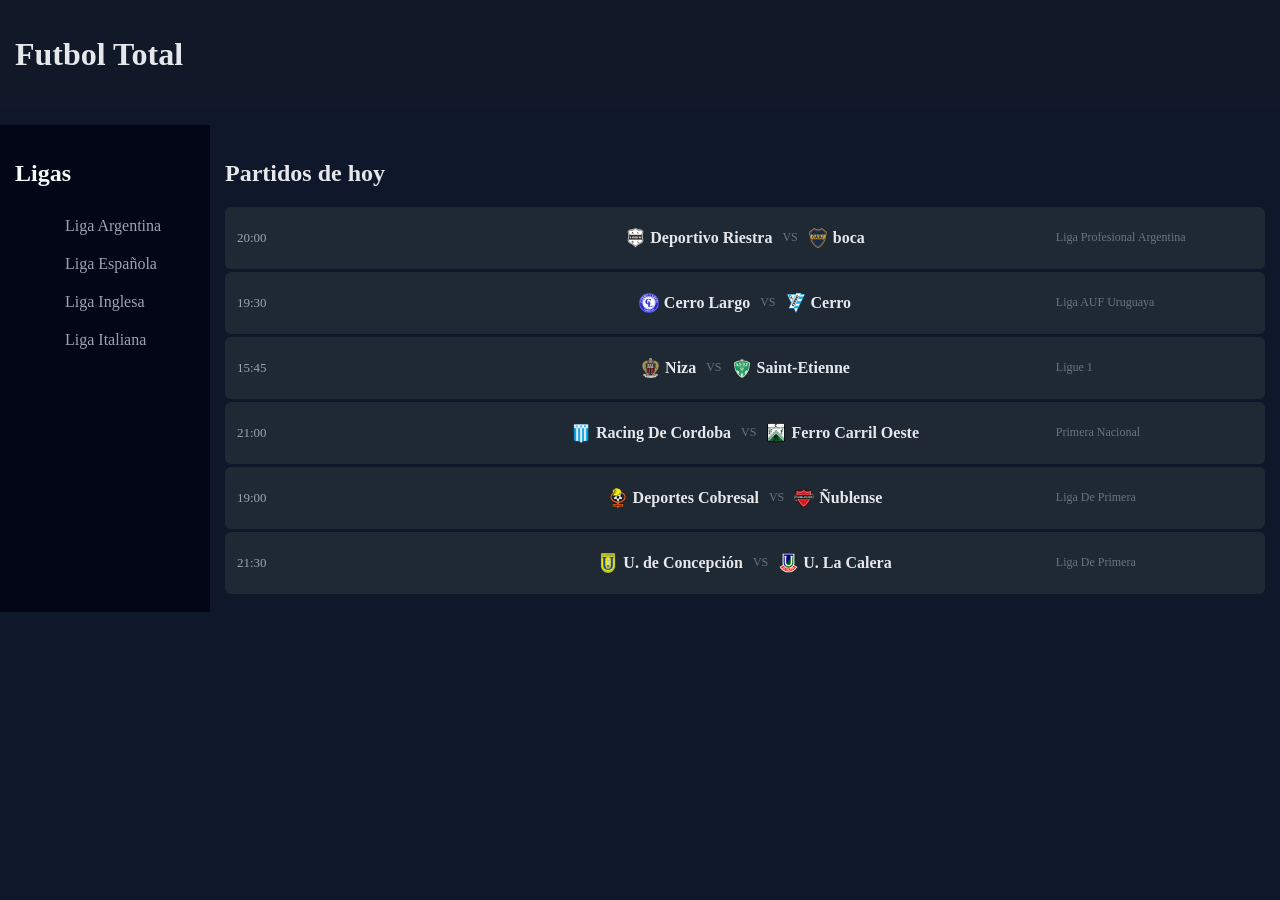
==== index.html @ b6f75eeb "Mejoras UI, responsive y assets del proyecto" ====
<!DOCTYPE html>
<html lang="en">
<head>
    <meta charset="UTF-8">
    <meta name="viewport" content="width=device-width, initial-scale=1.0">
    <title>FutbolTotal</title>
    <link rel="stylesheet" href="css/style.css">
</head>
<body>  

<header>
    <h1>Futbol Total</h1>



</header>
    
<div class="container">
     <aside class="aside">
        <h2>Ligas</h2>
        <ul>
            <li><a href="argentina.html">Liga Argentina</a></li>
            <li><a href="espana.html">Liga Española</a></li>
            <li><a href="inglaterra.html">Liga Inglesa</a></li>
            <li><a href="italia.html">Liga Italiana</a></li>
        </ul>
     </aside>
    
    <main class="main">
        <h2>Partidos de hoy</h2>

        <article><div class="hora">
                <p>20:00</p> 
            </div>

            <div class="partido">
                
                <div class="equipo">
                    <img src="assets/img/riestra.png" alt="Riestra">
                    <p>Deportivo Riestra</p>
                </div>
                <span>VS</span>

                <div class="equipo">
                    <img src="assets/img/boca.png" alt="boca">
                    <p>boca</p>
                </div>
            </div>
           
            <div class="liga">
                <p>Liga Profesional Argentina</p>
            </div>
        </article>

        <article><div class="hora">
                <p>19:30</p> 
            </div>

            <div class="partido">
                
                <div class="equipo">
                    <img src="assets/img/cerrola.png" alt="Cerro Largo">
                    <p>Cerro Largo</p>
                </div>
                <span>VS</span>

                <div class="equipo">
                    <img src="assets/img/cerro.png" alt="Cerro">
                    <p>Cerro</p>
                </div>
            </div>
           
            <div class="liga">
                <p>Liga AUF Uruguaya</p>
            </div>
            
        </article>

        <article><div class="hora">
                <p>15:45</p> 
            </div>

            <div class="partido">
                
                <div class="equipo">
                    <img src="assets/img/niza.png" alt="Niza">
                    <p>Niza</p>
                </div>
                <span>VS</span>

                <div class="equipo">
                    <img src="assets/img/saintetienne.png" alt="Saint-Etienne">
                    <p>Saint-Etienne</p>
                </div>
            </div>
           
            <div class="liga">
                <p>Ligue 1</p>
            </div>
        </article>

        <article><div class="hora">
                <p>21:00</p> 
            </div>

            <div class="partido">
                
                <div class="equipo">
                    <img src="assets/img/racingcor.png" alt="Racing De Cordoba">
                    <p>Racing De Cordoba</p>
                </div>
                <span>VS</span>

                <div class="equipo">
                    <img src="assets/img/ferro.png" alt="Ferro Carril Oeste">
                    <p>Ferro Carril Oeste</p>
                </div>
            </div>
           
            <div class="liga">
                <p>Primera Nacional</p>
            </div>
        </article>

        <article>
             <div class="hora">
                <p>19:00</p> 
            </div>

            <div class="partido">
                
                <div class="equipo">
                    <img src="assets/img/cobresal.png" alt="Deportes Cobresal">
                    <p>Deportes Cobresal</p>
                </div>
                <span>VS</span>

                <div class="equipo">
                    <img src="assets/img/Nublense.png" alt="Ñublense">
                    <p>Ñublense</p>
                </div>
            </div>
           
            <div class="liga">
                <p>Liga De Primera</p>
            </div> 
        
        </article>

        <article><div class="hora">
                <p>21:30</p> 
            </div>

            <div class="partido">
                
                <div class="equipo">
                    <img src="assets/img/udecon.png" alt="U. de Concepción">
                    <p>U. de Concepción</p>
                </div>
                <span>VS</span>

                <div class="equipo">
                    <img src="assets/img/ulacalera.png" alt=" U. La Calera">
                    <p> U. La Calera</p>
                </div>
            </div>
           
            <div class="liga">
                <p>Liga De Primera</p>
            </div> 
        </article>

    </main>

</div>


<footer>

</footer>
</body>
</html>
---- css/style.css ----
.container {display: flex;}

body {background-color:#0f172a;
    color: #e5e7eb;
    margin:0;}

header {background-color: #111827;
    padding: 15px;
    margin: 0px 0px 15px 0px;}

.aside {background-color: #020617;
padding: 15px;
color: #f9fafb;
width: 180px;}

ul li {list-style-type:none;
padding: 10px;}

a {text-decoration: none;
color: #9ca3af;}

a:hover {color:#22c55e;}

article {display: flex;
    align-items: center;
    gap: 15px;
    background-color: #1f2933;
    margin: 3px 0px;
    padding: 6px 12px;
    border-radius: 6px;
    transition: all 0.15s ease;}

article:hover {background-color: #2f3a4a;
    transform: scale(1.01);}

.liga {color: #9ca3af;
    flex: 1;
    font-size: 12px;
    color: #6b7280;}

.hora {flex: 1;
     font-size: 13px;
     color: #9ca3af;}

.partido { display: flex;
    align-items: center;
    justify-content: center;
    gap: 10px;
    flex: 3;
}

.equipo { display: flex;
    align-items: center;
    gap: 5px;
      font-weight: 600;}

.equipo img {
    width: 20px;
    height: 20px;
    object-fit: contain;
    border-radius: 4px;
}

.main {flex-grow: 1;
    padding: 15px;}



.partido span {
    color: #6b7280;
    font-size: 12px;
}



@media (max-width:768px) {
    .container {flex-direction:column;
    }

    article {flex-direction: column;
    align-items: flex-start;
    gap: 8px;}

}
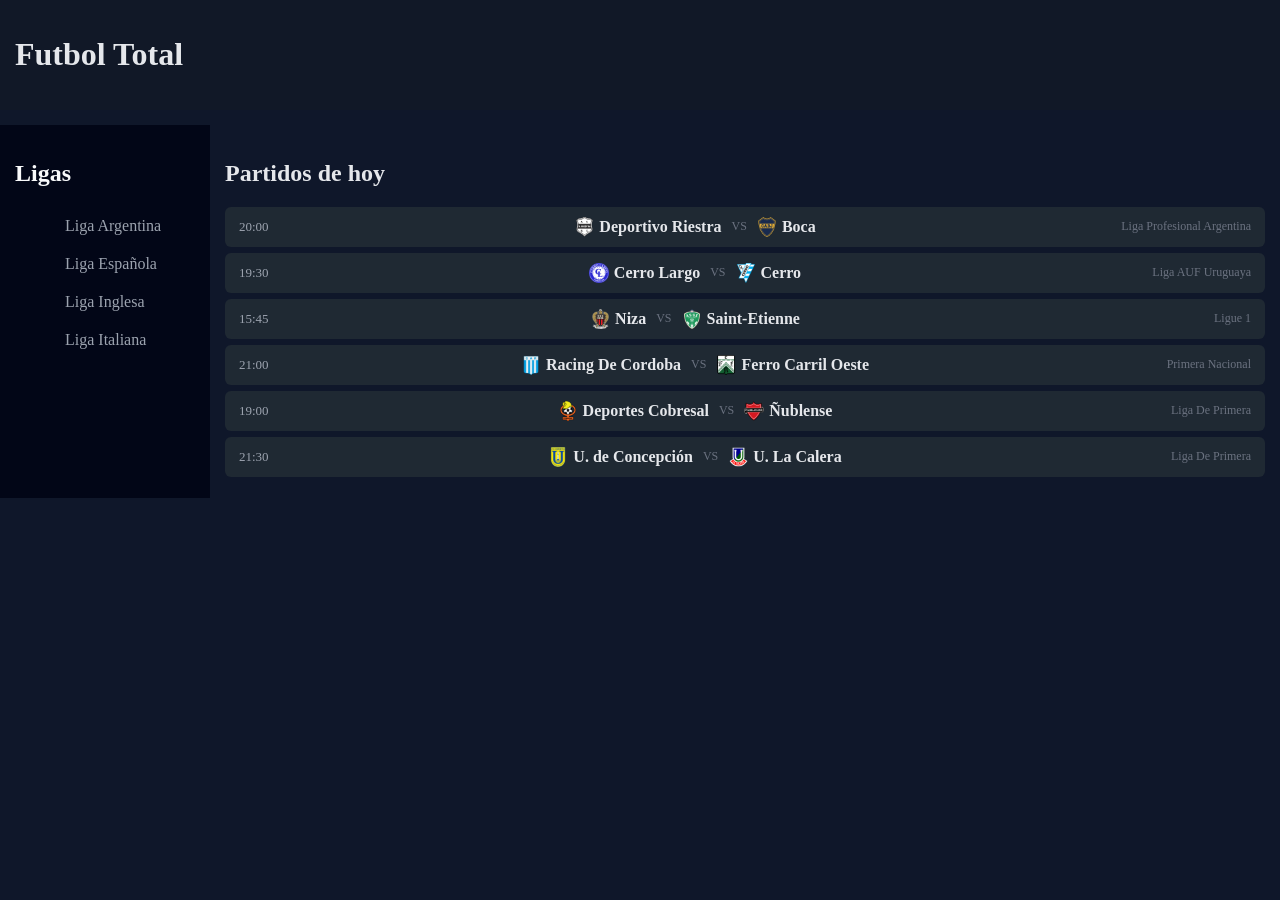
==== commit 0f5dbcbb: "Agregué estilos, separé ligas y las enlace" ====
--- a/index.html
+++ b/index.html
@@ -19,155 +19,107 @@
      <aside class="aside">
         <h2>Ligas</h2>
         <ul>
-            <li><a href="argentina.html">Liga Argentina</a></li>
-            <li><a href="espana.html">Liga Española</a></li>
-            <li><a href="inglaterra.html">Liga Inglesa</a></li>
-            <li><a href="italia.html">Liga Italiana</a></li>
+            <li><a href="pages/argentina.html">Liga Argentina</a></li>
+            <li><a href="pages/espana.html">Liga Española</a></li>
+            <li><a href="pages/inglaterra.html">Liga Inglesa</a></li>
+            <li><a href="pages/italia.html">Liga Italiana</a></li>
         </ul>
      </aside>
     
     <main class="main">
         <h2>Partidos de hoy</h2>
 
-        <article><div class="hora">
-                <p>20:00</p> 
-            </div>
+        <article><div class="hora">20:00</div>
 
             <div class="partido">
                 
                 <div class="equipo">
-                    <img src="assets/img/riestra.png" alt="Riestra">
-                    <p>Deportivo Riestra</p>
-                </div>
+                    <img src="assets/img/riestra.png" alt="Riestra">Deportivo Riestra</div>
                 <span>VS</span>
 
                 <div class="equipo">
-                    <img src="assets/img/boca.png" alt="boca">
-                    <p>boca</p>
-                </div>
+                    <img src="assets/img/boca.png" alt="boca">Boca</div>
             </div>
            
-            <div class="liga">
-                <p>Liga Profesional Argentina</p>
-            </div>
+            <div class="liga">Liga Profesional Argentina </div>
         </article>
 
-        <article><div class="hora">
-                <p>19:30</p> 
-            </div>
+        <article><div class="hora">19:30</div>
 
             <div class="partido">
                 
                 <div class="equipo">
-                    <img src="assets/img/cerrola.png" alt="Cerro Largo">
-                    <p>Cerro Largo</p>
-                </div>
+                    <img src="assets/img/cerrola.png" alt="Cerro Largo">Cerro Largo</div>
                 <span>VS</span>
 
                 <div class="equipo">
-                    <img src="assets/img/cerro.png" alt="Cerro">
-                    <p>Cerro</p>
-                </div>
+                    <img src="assets/img/cerro.png" alt="Cerro">Cerro</div>
             </div>
            
-            <div class="liga">
-                <p>Liga AUF Uruguaya</p>
-            </div>
+            <div class="liga">Liga AUF Uruguaya </div>
             
         </article>
 
-        <article><div class="hora">
-                <p>15:45</p> 
-            </div>
+        <article><div class="hora">15:45</div>
 
             <div class="partido">
                 
                 <div class="equipo">
-                    <img src="assets/img/niza.png" alt="Niza">
-                    <p>Niza</p>
-                </div>
+                    <img src="assets/img/niza.png" alt="Niza">Niza</div>
                 <span>VS</span>
 
                 <div class="equipo">
-                    <img src="assets/img/saintetienne.png" alt="Saint-Etienne">
-                    <p>Saint-Etienne</p>
-                </div>
+                    <img src="assets/img/saintetienne.png" alt="Saint-Etienne">Saint-Etienne</div>
             </div>
            
-            <div class="liga">
-                <p>Ligue 1</p>
-            </div>
+            <div class="liga">Ligue 1</div>
         </article>
 
-        <article><div class="hora">
-                <p>21:00</p> 
-            </div>
+        <article><div class="hora">21:00</div>
 
             <div class="partido">
                 
                 <div class="equipo">
-                    <img src="assets/img/racingcor.png" alt="Racing De Cordoba">
-                    <p>Racing De Cordoba</p>
-                </div>
+                    <img src="assets/img/racingcor.png" alt="Racing De Cordoba">Racing De Cordoba</div>
                 <span>VS</span>
 
                 <div class="equipo">
-                    <img src="assets/img/ferro.png" alt="Ferro Carril Oeste">
-                    <p>Ferro Carril Oeste</p>
-                </div>
+                    <img src="assets/img/ferro.png" alt="Ferro Carril Oeste">Ferro Carril Oeste</div>
             </div>
            
-            <div class="liga">
-                <p>Primera Nacional</p>
-            </div>
+            <div class="liga">Primera Nacional</div>
         </article>
 
         <article>
-             <div class="hora">
-                <p>19:00</p> 
-            </div>
+             <div class="hora">19:00</div>
 
             <div class="partido">
                 
                 <div class="equipo">
-                    <img src="assets/img/cobresal.png" alt="Deportes Cobresal">
-                    <p>Deportes Cobresal</p>
-                </div>
+                    <img src="assets/img/cobresal.png" alt="Deportes Cobresal">Deportes Cobresal</div>
                 <span>VS</span>
 
                 <div class="equipo">
-                    <img src="assets/img/Nublense.png" alt="Ñublense">
-                    <p>Ñublense</p>
-                </div>
+                    <img src="assets/img/Nublense.png" alt="Ñublense">Ñublense</div>
             </div>
            
-            <div class="liga">
-                <p>Liga De Primera</p>
-            </div> 
+            <div class="liga">Liga De Primera</div> 
         
         </article>
 
-        <article><div class="hora">
-                <p>21:30</p> 
-            </div>
+        <article><div class="hora">21:30</div>
 
             <div class="partido">
                 
                 <div class="equipo">
-                    <img src="assets/img/udecon.png" alt="U. de Concepción">
-                    <p>U. de Concepción</p>
-                </div>
+                    <img src="assets/img/udecon.png" alt="U. de Concepción">U. de Concepción</div>
                 <span>VS</span>
 
                 <div class="equipo">
-                    <img src="assets/img/ulacalera.png" alt=" U. La Calera">
-                    <p> U. La Calera</p>
-                </div>
+                    <img src="assets/img/ulacalera.png" alt=" U. La Calera">U. La Calera</div>
             </div>
            
-            <div class="liga">
-                <p>Liga De Primera</p>
-            </div> 
+            <div class="liga">Liga De Primera</div> 
         </article>
 
     </main>
--- a/css/style.css
+++ b/css/style.css
@@ -21,32 +21,36 @@
 
 a:hover {color:#22c55e;}
 
-article {display: flex;
+article {
+    display: grid;
+    grid-template-columns: 80px 1fr 180px;
     align-items: center;
-    gap: 15px;
+    gap: 10px;
     background-color: #1f2933;
-    margin: 3px 0px;
-    padding: 6px 12px;
+    margin: 6px 0px;
+    padding: 10px 14px;
     border-radius: 6px;
-    transition: all 0.15s ease;}
+    transition: all 0.15s ease;
+}
 
-article:hover {background-color: #2f3a4a;
-    transform: scale(1.01);}
-
-.liga {color: #9ca3af;
-    flex: 1;
+article:hover {
+    background-color: #2f3a4a;
+    transform: scale(1.01);
+}
+.liga {
     font-size: 12px;
-    color: #6b7280;}
-
-.hora {flex: 1;
-     font-size: 13px;
-     color: #9ca3af;}
-
-.partido { display: flex;
+    color: #6b7280;
+    text-align: right;
+}
+.hora {
+    font-size: 13px;
+    color: #9ca3af;
+}
+.partido {
+    display: flex;
     align-items: center;
     justify-content: center;
     gap: 10px;
-    flex: 3;
 }
 
 .equipo { display: flex;
@@ -65,7 +69,6 @@
     padding: 15px;}
 
 
-
 .partido span {
     color: #6b7280;
     font-size: 12px;
@@ -74,11 +77,19 @@
 
 
 @media (max-width:768px) {
-    .container {flex-direction:column;
+
+    .container {
+        flex-direction: column;
     }
 
-    article {flex-direction: column;
-    align-items: flex-start;
-    gap: 8px;}
+    article {
+        display: flex;
+        flex-direction: column;
+        align-items: flex-start;
+        gap: 8px;
+    }
 
+    .liga {
+        text-align: left;
+    }
 }
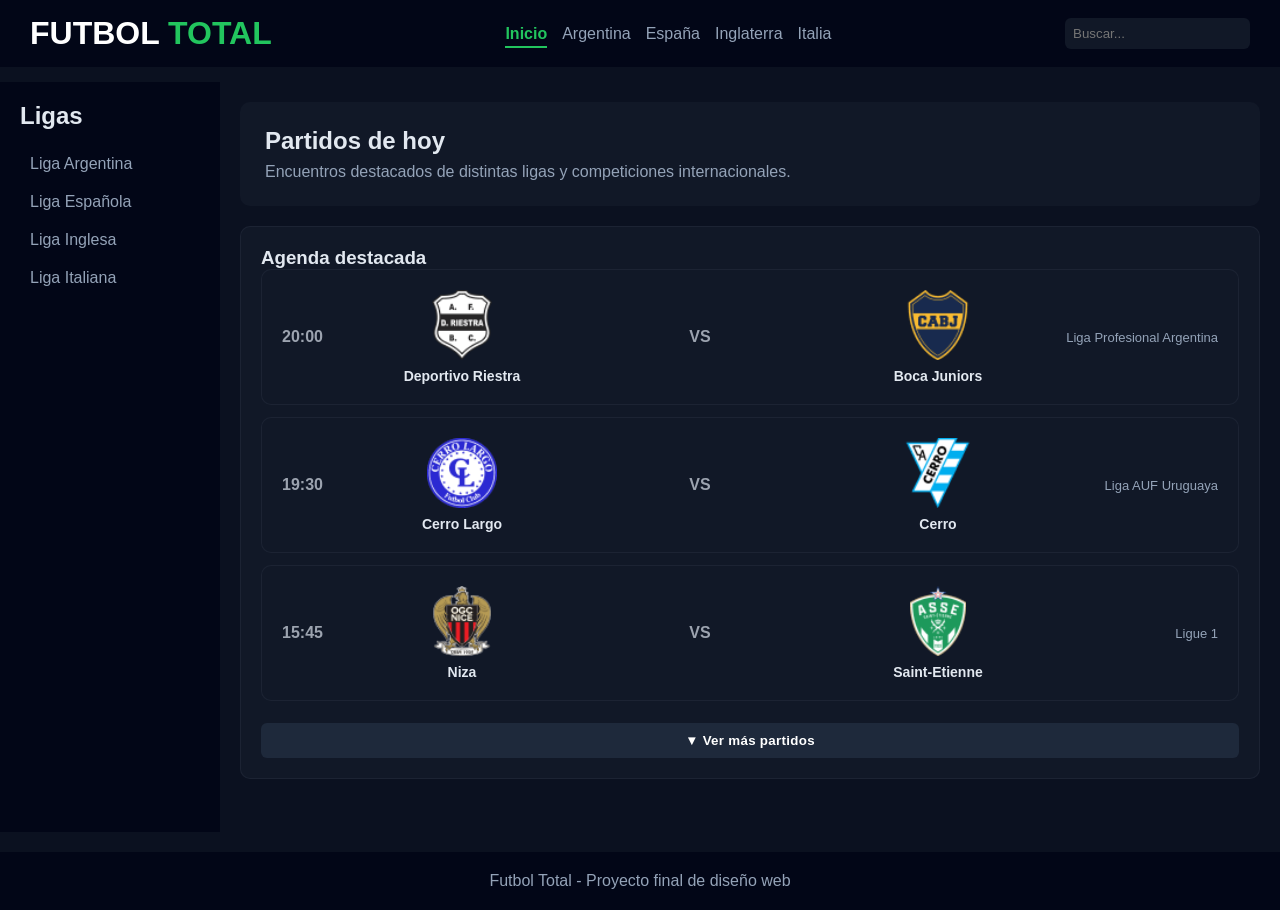
==== commit 3e0b56ff: "actualizado de css y agregado el js" ====
--- a/index.html
+++ b/index.html
@@ -1,134 +1,126 @@
 <!DOCTYPE html>
-<html lang="en">
+<html lang="es">
 <head>
-    <meta charset="UTF-8">
-    <meta name="viewport" content="width=device-width, initial-scale=1.0">
-    <title>FutbolTotal</title>
-    <link rel="stylesheet" href="css/style.css">
+  <meta charset="UTF-8">
+  <meta name="viewport" content="width=device-width, initial-scale=1.0">
+  <meta name="description" content="Futbol Total es un sitio informativo sobre partidos, ligas y equipos de fútbol de Argentina, España, Inglaterra e Italia.">
+  <meta name="keywords" content="fútbol, partidos, ligas, Argentina, España, Inglaterra, Italia">
+  <title>Futbol Total | Partidos de hoy</title>
+  <link rel="stylesheet" href="css/style.css">
 </head>
-<body>  
 
-<header>
-    <h1>Futbol Total</h1>
+<body>
 
+<header class="topbar">
+  <h1><span class="blanco">FUTBOL</span> <span class="verde">TOTAL</span></h1>
 
+  <nav class="nav">
+    <a href="index.html" class="active">Inicio</a>
+    <a href="pages/argentina.html">Argentina</a>
+    <a href="pages/espana.html">España</a>
+    <a href="pages/inglaterra.html">Inglaterra</a>
+    <a href="pages/italia.html">Italia</a>
+  </nav>
 
+  <input type="text" placeholder="Buscar..." class="search" aria-label="Buscar contenido">
 </header>
-    
+
 <div class="container">
-     <aside class="aside">
-        <h2>Ligas</h2>
-        <ul>
-            <li><a href="pages/argentina.html">Liga Argentina</a></li>
-            <li><a href="pages/espana.html">Liga Española</a></li>
-            <li><a href="pages/inglaterra.html">Liga Inglesa</a></li>
-            <li><a href="pages/italia.html">Liga Italiana</a></li>
-        </ul>
-     </aside>
-    
-    <main class="main">
-        <h2>Partidos de hoy</h2>
 
-        <article><div class="hora">20:00</div>
+  <aside class="sidebar">
+    <h2>Ligas</h2>
+    <ul>
+      <li><a href="pages/argentina.html">Liga Argentina</a></li>
+      <li><a href="pages/espana.html">Liga Española</a></li>
+      <li><a href="pages/inglaterra.html">Liga Inglesa</a></li>
+      <li><a href="pages/italia.html">Liga Italiana</a></li>
+    </ul>
+  </aside>
 
-            <div class="partido">
-                
-                <div class="equipo">
-                    <img src="assets/img/riestra.png" alt="Riestra">Deportivo Riestra</div>
-                <span>VS</span>
+  <main class="main">
 
-                <div class="equipo">
-                    <img src="assets/img/boca.png" alt="boca">Boca</div>
-            </div>
-           
-            <div class="liga">Liga Profesional Argentina </div>
+    <section class="hero-liga">
+      <h2>Partidos de hoy</h2>
+      <p>Encuentros destacados de distintas ligas y competiciones internacionales.</p>
+    </section>
+
+    <section class="tabla">
+      <h3>Agenda destacada</h3>
+
+      <article class="card-partido">
+        <div class="hora">20:00</div>
+        <div class="partido">
+          <div class="equipo"><img src="assets/img/riestra.png" alt="Escudo de Deportivo Riestra"><span>Deportivo Riestra</span></div>
+          <span class="versus">VS</span>
+          <div class="equipo"><img src="assets/img/boca.png" alt="Escudo de Boca Juniors"><span>Boca Juniors</span></div>
+        </div>
+        <div class="liga">Liga Profesional Argentina</div>
+      </article>
+
+      <article class="card-partido">
+        <div class="hora">19:30</div>
+        <div class="partido">
+          <div class="equipo"><img src="assets/img/cerrola.png" alt="Escudo de Cerro Largo"><span>Cerro Largo</span></div>
+          <span class="versus">VS</span>
+          <div class="equipo"><img src="assets/img/cerro.png" alt="Escudo de Cerro"><span>Cerro</span></div>
+        </div>
+        <div class="liga">Liga AUF Uruguaya</div>
+      </article>
+
+      <article class="card-partido">
+        <div class="hora">15:45</div>
+        <div class="partido">
+          <div class="equipo"><img src="assets/img/niza.png" alt="Escudo de Niza"><span>Niza</span></div>
+          <span class="versus">VS</span>
+          <div class="equipo"><img src="assets/img/saintetienne.png" alt="Escudo de Saint-Etienne"><span>Saint-Etienne</span></div>
+        </div>
+        <div class="liga">Ligue 1</div>
+      </article>
+
+      <div id="partidos-extra-index" class="hidden">
+        <article class="card-partido extra-match">
+          <div class="hora">21:00</div>
+          <div class="partido">
+            <div class="equipo"><img src="assets/img/racingcor.png" alt="Escudo de Racing de Córdoba"><span>Racing de Córdoba</span></div>
+            <span class="versus">VS</span>
+            <div class="equipo"><img src="assets/img/ferro.png" alt="Escudo de Ferro Carril Oeste"><span>Ferro Carril Oeste</span></div>
+          </div>
+          <div class="liga">Primera Nacional</div>
         </article>
 
-        <article><div class="hora">19:30</div>
-
-            <div class="partido">
-                
-                <div class="equipo">
-                    <img src="assets/img/cerrola.png" alt="Cerro Largo">Cerro Largo</div>
-                <span>VS</span>
-
-                <div class="equipo">
-                    <img src="assets/img/cerro.png" alt="Cerro">Cerro</div>
-            </div>
-           
-            <div class="liga">Liga AUF Uruguaya </div>
-            
+        <article class="card-partido extra-match">
+          <div class="hora">19:00</div>
+          <div class="partido">
+            <div class="equipo"><img src="assets/img/cobresal.png" alt="Escudo de Deportes Cobresal"><span>Deportes Cobresal</span></div>
+            <span class="versus">VS</span>
+            <div class="equipo"><img src="assets/img/nublense.png" alt="Escudo de Ñublense"><span>Ñublense</span></div>
+          </div>
+          <div class="liga">Liga de Primera</div>
         </article>
 
-        <article><div class="hora">15:45</div>
+        <article class="card-partido extra-match">
+          <div class="hora">21:30</div>
+          <div class="partido">
+            <div class="equipo"><img src="assets/img/udecon.png" alt="Escudo de Universidad de Concepción"><span>U. de Concepción</span></div>
+            <span class="versus">VS</span>
+            <div class="equipo"><img src="assets/img/ulacalera.png" alt="Escudo de Unión La Calera"><span>U. La Calera</span></div>
+          </div>
+          <div class="liga">Liga de Primera</div>
+        </article>
+      </div>
 
-            <div class="partido">
-                
-                <div class="equipo">
-                    <img src="assets/img/niza.png" alt="Niza">Niza</div>
-                <span>VS</span>
+      <button type="button" data-toggle="partidos-extra-index" data-text-open="Ver más partidos" data-text-close="Ocultar partidos" aria-expanded="false">
+        ▼ Ver más partidos
+      </button>
+    </section>
 
-                <div class="equipo">
-                    <img src="assets/img/saintetienne.png" alt="Saint-Etienne">Saint-Etienne</div>
-            </div>
-           
-            <div class="liga">Ligue 1</div>
-        </article>
-
-        <article><div class="hora">21:00</div>
-
-            <div class="partido">
-                
-                <div class="equipo">
-                    <img src="assets/img/racingcor.png" alt="Racing De Cordoba">Racing De Cordoba</div>
-                <span>VS</span>
-
-                <div class="equipo">
-                    <img src="assets/img/ferro.png" alt="Ferro Carril Oeste">Ferro Carril Oeste</div>
-            </div>
-           
-            <div class="liga">Primera Nacional</div>
-        </article>
-
-        <article>
-             <div class="hora">19:00</div>
-
-            <div class="partido">
-                
-                <div class="equipo">
-                    <img src="assets/img/cobresal.png" alt="Deportes Cobresal">Deportes Cobresal</div>
-                <span>VS</span>
-
-                <div class="equipo">
-                    <img src="assets/img/Nublense.png" alt="Ñublense">Ñublense</div>
-            </div>
-           
-            <div class="liga">Liga De Primera</div> 
-        
-        </article>
-
-        <article><div class="hora">21:30</div>
-
-            <div class="partido">
-                
-                <div class="equipo">
-                    <img src="assets/img/udecon.png" alt="U. de Concepción">U. de Concepción</div>
-                <span>VS</span>
-
-                <div class="equipo">
-                    <img src="assets/img/ulacalera.png" alt=" U. La Calera">U. La Calera</div>
-            </div>
-           
-            <div class="liga">Liga De Primera</div> 
-        </article>
-
-    </main>
-
+  </main>
 </div>
 
+<footer class="footer">
+  <p>Futbol Total - Proyecto final de diseño web</p>
+</footer>
 
-<footer>
-
-</footer>
+<script src="js/main.js"></script>
 </body>
 </html>
--- a/css/style.css
+++ b/css/style.css
@@ -1,95 +1,509 @@
-.container {display: flex;}
-
-body {background-color:#0f172a;
-    color: #e5e7eb;
-    margin:0;}
-
-header {background-color: #111827;
-    padding: 15px;
-    margin: 0px 0px 15px 0px;}
-
-.aside {background-color: #020617;
-padding: 15px;
-color: #f9fafb;
-width: 180px;}
-
-ul li {list-style-type:none;
-padding: 10px;}
-
-a {text-decoration: none;
-color: #9ca3af;}
-
-a:hover {color:#22c55e;}
-
-article {
-    display: grid;
-    grid-template-columns: 80px 1fr 180px;
-    align-items: center;
-    gap: 10px;
-    background-color: #1f2933;
-    margin: 6px 0px;
-    padding: 10px 14px;
-    border-radius: 6px;
-    transition: all 0.15s ease;
-}
-
-article:hover {
-    background-color: #2f3a4a;
-    transform: scale(1.01);
-}
+* {
+  margin: 0;
+  padding: 0;
+  box-sizing: border-box;
+}
+
+html,
+body {
+  width: 100%;
+}
+
+body {
+  background-color: #0b1120;
+  font-family: Arial, sans-serif;
+  color: #e2e8f0;
+  min-height: 100vh;
+  display: flex;
+  flex-direction: column;
+}
+
+/* LAYOUT */
+.container {
+  display: flex;
+  flex: 1;
+  min-height: calc(100vh - 150px);
+}
+
+.main {
+  flex: 1;
+  padding: 20px;
+  display: flex;
+  flex-direction: column;
+  min-height: 720px;
+}
+
+.grid {
+  display: grid;
+  grid-template-columns: 2fr 1fr;
+  gap: 20px;
+  align-items: stretch;
+}
+
+.section-title,
+.hero-liga {
+  background: #111827;
+  padding: 25px;
+  border-radius: 10px;
+  margin-bottom: 20px;
+}
+
+.section-title p,
+.hero-liga p {
+  color: #94a3b8;
+  margin-top: 8px;
+}
+
+/* HEADER */
+.header,
+.topbar {
+  display: flex;
+  align-items: center;
+  justify-content: space-between;
+  background-color: #020617;
+  padding: 15px 30px;
+  margin-bottom: 15px;
+}
+
+.header h1,
+.topbar h1 {
+  color: #ffffff;
+}
+
+.header .nav,
+.header nav,
+.topbar .nav,
+.topbar nav {
+  display: flex;
+  gap: 15px;
+  flex-wrap: wrap;
+}
+
+.header .nav a,
+.header nav a,
+.topbar .nav a,
+.topbar nav a {
+  position: relative;
+  color: #94a3b8;
+  text-decoration: none;
+  transition: 0.3s ease;
+}
+
+.header .nav a:hover,
+.header nav a:hover,
+.topbar .nav a:hover,
+.topbar nav a:hover,
+.header .nav a.active,
+.header nav a.active,
+.topbar .nav a.active,
+.topbar nav a.active {
+  color: #22c55e;
+  font-weight: 700;
+}
+
+.header .nav a::after,
+.header nav a::after,
+.topbar .nav a::after,
+.topbar nav a::after {
+  content: "";
+  position: absolute;
+  left: 0;
+  bottom: -5px;
+  width: 0;
+  height: 2px;
+  background: #22c55e;
+  transition: 0.3s ease;
+}
+
+.header .nav a:hover::after,
+.header .nav a.active::after,
+.header nav a:hover::after,
+.header nav a.active::after,
+.topbar .nav a:hover::after,
+.topbar .nav a.active::after,
+.topbar nav a:hover::after,
+.topbar nav a.active::after {
+  width: 100%;
+}
+
+.verde {
+  color: #22c55e;
+}
+
+.blanco {
+  color: #ffffff;
+}
+
+.search {
+  background: #111827;
+  border: none;
+  padding: 8px;
+  color: #ffffff;
+  border-radius: 6px;
+}
+
+.search:focus {
+  outline: 2px solid #22c55e;
+}
+
+/* SIDEBAR */
+.aside,
+.sidebar {
+  width: 220px;
+  background: #020617;
+  padding: 20px;
+}
+
+.aside h2,
+.aside h3,
+.sidebar h2,
+.sidebar h3 {
+  margin-bottom: 15px;
+}
+
+.aside ul,
+.sidebar ul {
+  list-style: none;
+}
+
+.aside li,
+.sidebar li {
+  padding: 10px;
+  color: #94a3b8;
+  cursor: pointer;
+}
+
+.aside li:hover,
+.aside li.active,
+.sidebar li:hover,
+.sidebar li.active {
+  background: #1e293b;
+  color: #22c55e;
+  border-radius: 6px;
+}
+
+.aside a,
+.sidebar a {
+  color: inherit;
+  text-decoration: none;
+  display: block;
+}
+
+.aside a:hover,
+.aside a.active,
+.sidebar a:hover,
+.sidebar a.active {
+  color: #22c55e;
+  font-weight: 700;
+}
+
+/* INDEX MATCH CARDS */
+.card-partido {
+  background: #111827;
+  padding: 20px;
+  border-radius: 10px;
+  transition: 0.3s ease;
+  min-height: 110px;
+  margin-bottom: 12px;
+  display: grid;
+  grid-template-columns: 80px 1fr 180px;
+  align-items: center;
+  gap: 10px;
+  border: 1px solid rgba(148, 163, 184, 0.08);
+}
+
+.card-partido:hover {
+  transform: translateY(-5px);
+  box-shadow: 0 10px 24px rgba(0, 0, 0, 0.25);
+}
+
+.partido {
+  display: flex;
+  align-items: center;
+  justify-content: space-between;
+  gap: 20px;
+}
+
+.card-partido .equipo {
+  min-width: 180px;
+  display: flex;
+  flex-direction: column;
+  justify-content: center;
+  align-items: center;
+  gap: 8px;
+  text-align: center;
+  font-weight: 600;
+}
+
+.card-partido .equipo img {
+  width: 70px;
+  height: 70px;
+  object-fit: contain;
+  display: block;
+}
+
+.card-partido .equipo span {
+  font-size: 14px;
+  white-space: nowrap;
+}
+
+.hora,
+.versus {
+  color: #9ca3af;
+  font-weight: bold;
+}
+
 .liga {
-    font-size: 12px;
-    color: #6b7280;
-    text-align: right;
-}
-.hora {
-    font-size: 13px;
-    color: #9ca3af;
-}
-.partido {
+  color: #94a3b8;
+  font-size: 13px;
+  text-align: right;
+}
+
+/* TABLES AND MATCH LIST */
+.tabla,
+.partidos {
+  background: #111827;
+  padding: 20px;
+  border-radius: 10px;
+  min-height: 315px;
+  border: 1px solid rgba(148, 163, 184, 0.08);
+}
+
+.tabla:hover,
+.partidos:hover {
+  box-shadow: 0 10px 24px rgba(0, 0, 0, 0.25);
+}
+
+table {
+  width: 100%;
+  border-collapse: collapse;
+  margin-top: 10px;
+}
+
+table th,
+table td {
+  padding: 10px;
+  border-bottom: 1px solid #1e293b;
+}
+
+table tr:hover {
+  background: #1e293b;
+}
+
+.team-logo {
+  width: 24px;
+  height: 24px;
+  object-fit: contain;
+  vertical-align: middle;
+  margin-right: 8px;
+}
+
+.match {
+  display: flex;
+  align-items: center;
+  justify-content: space-between;
+  min-height: 42px;
+  margin-bottom: 10px;
+  padding: 10px;
+  background: #1e293b;
+  border-radius: 6px;
+  transition: 0.3s ease;
+}
+
+.match:hover {
+  background: #334155;
+}
+
+/* BUTTONS */
+button {
+  margin-top: 10px;
+  width: 100%;
+  padding: 10px;
+  background: #1e293b;
+  border: none;
+  border-radius: 6px;
+  color: #ffffff;
+  cursor: pointer;
+  transition: 0.3s ease;
+  font-weight: 700;
+  letter-spacing: 0.3px;
+}
+
+button:hover {
+  background: #22c55e;
+}
+
+/* NEWS */
+.noticias {
+  margin-top: 20px;
+}
+
+.cards {
+  display: flex;
+  gap: 15px;
+  align-items: stretch;
+}
+
+.card {
+  background: #111827;
+  border-radius: 10px;
+  border: 1px solid rgba(148, 163, 184, 0.08);
+  width: 100%;
+  min-height: 315px;
+  overflow: hidden;
+  padding: 0;
+  display: flex;
+  flex-direction: column;
+  transition: 0.3s ease;
+}
+
+.card:hover {
+  transform: translateY(-5px);
+  box-shadow: 0 10px 24px rgba(0, 0, 0, 0.25);
+}
+
+.card img {
+  display: block;
+  width: 100%;
+  height: 180px;
+  object-fit: cover;
+  transition: 0.4s ease;
+}
+
+.card:hover img {
+  transform: scale(1.03);
+}
+
+.card-content {
+  padding: 18px;
+}
+
+.card-content h4 {
+  margin-bottom: 10px;
+  font-size: 20px;
+  color: #ffffff;
+}
+
+.card-content p,
+.card p {
+  color: #94a3b8;
+  line-height: 1.6;
+  font-size: 14px;
+  margin-bottom: 15px;
+}
+
+.card > p {
+  padding: 18px;
+}
+
+.news-link {
+  color: #22c55e;
+  text-decoration: none;
+  font-weight: 600;
+}
+
+.news-link:hover {
+  text-decoration: underline;
+}
+
+/* UTILITIES */
+.hidden {
+  display: none !important;
+}
+
+.extra-row,
+.extra-match {
+  animation: fadeIn 0.35s ease;
+}
+
+@keyframes fadeIn {
+  from {
+    opacity: 0;
+    transform: translateY(8px);
+  }
+
+  to {
+    opacity: 1;
+    transform: translateY(0);
+  }
+}
+
+/* FOOTER */
+.footer,
+footer {
+  background: #020617;
+  color: #94a3b8;
+  text-align: center;
+  padding: 20px;
+  margin-top: 20px;
+}
+
+/* RESPONSIVE */
+@media (max-width: 768px) {
+  .header,
+  .topbar {
+    flex-direction: column;
+    gap: 15px;
+    text-align: center;
+  }
+
+  .container {
+    flex-direction: column;
+  }
+
+  .aside,
+  .sidebar {
+    width: 100%;
+  }
+
+  .grid {
+    grid-template-columns: 1fr;
+  }
+
+  .cards {
+    flex-direction: column;
+  }
+
+  .card-partido {
     display: flex;
-    align-items: center;
-    justify-content: center;
-    gap: 10px;
-}
-
-.equipo { display: flex;
-    align-items: center;
-    gap: 5px;
-      font-weight: 600;}
-
-.equipo img {
-    width: 20px;
-    height: 20px;
-    object-fit: contain;
-    border-radius: 4px;
-}
-
-.main {flex-grow: 1;
-    padding: 15px;}
-
-
-.partido span {
-    color: #6b7280;
-    font-size: 12px;
-}
-
-
-
-@media (max-width:768px) {
-
-    .container {
-        flex-direction: column;
-    }
-
-    article {
-        display: flex;
-        flex-direction: column;
-        align-items: flex-start;
-        gap: 8px;
-    }
-
-    .liga {
-        text-align: left;
-    }
-}
+    flex-direction: column;
+    text-align: center;
+  }
+
+  .partido {
+    flex-direction: column;
+  }
+
+  .liga {
+    text-align: center;
+  }
+
+  .card-partido .equipo {
+    min-width: auto;
+  }
+}
+
+
+/* Corrección tabla grande */
+.tabla {
+  overflow-x: auto;
+}
+
+.tabla table {
+  min-width: 760px;
+}
+
+.team-logo {
+  width: 22px;
+  height: 22px;
+  object-fit: contain;
+}
+
+/* Para que las noticias no se deformen */
+.cards {
+  align-items: stretch;
+}
+
+.card {
+  min-width: 0;
+}
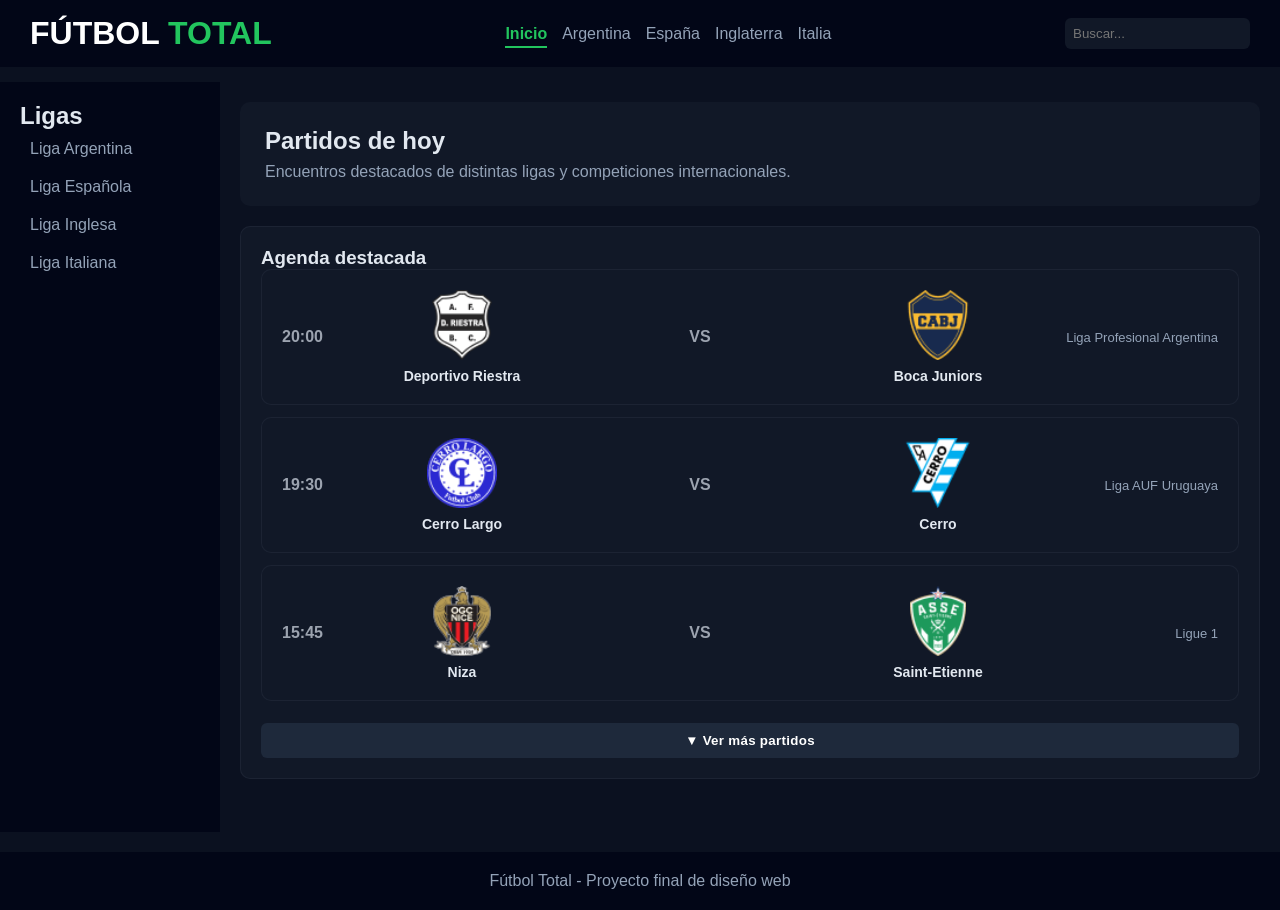
==== commit 19e4c152: "Retoques finales y organizacion de codigo" ====
--- a/index.html
+++ b/index.html
@@ -1,19 +1,18 @@
 <!DOCTYPE html>
-<html lang="es">
+<html lang="en">
 <head>
   <meta charset="UTF-8">
   <meta name="viewport" content="width=device-width, initial-scale=1.0">
-  <meta name="description" content="Futbol Total es un sitio informativo sobre partidos, ligas y equipos de fútbol de Argentina, España, Inglaterra e Italia.">
+  <meta name="description" content="FÚtbol Total es un sitio informativo sobre partidos, ligas y equipos de fútbol de Argentina, España, Inglaterra e Italia.">
   <meta name="keywords" content="fútbol, partidos, ligas, Argentina, España, Inglaterra, Italia">
-  <title>Futbol Total | Partidos de hoy</title>
+  <title>Fútbol Total | Partidos de hoy</title>
   <link rel="stylesheet" href="css/style.css">
 </head>
 
 <body>
 
 <header class="topbar">
-  <h1><span class="blanco">FUTBOL</span> <span class="verde">TOTAL</span></h1>
-
+  <h1><span class="blanco">FÚTBOL</span> <span class="verde">TOTAL</span></h1>
   <nav class="nav">
     <a href="index.html" class="active">Inicio</a>
     <a href="pages/argentina.html">Argentina</a>
@@ -26,7 +25,6 @@
 </header>
 
 <div class="container">
-
   <aside class="sidebar">
     <h2>Ligas</h2>
     <ul>
@@ -38,7 +36,6 @@
   </aside>
 
   <main class="main">
-
     <section class="hero-liga">
       <h2>Partidos de hoy</h2>
       <p>Encuentros destacados de distintas ligas y competiciones internacionales.</p>
@@ -46,65 +43,64 @@
 
     <section class="tabla">
       <h3>Agenda destacada</h3>
-
       <article class="card-partido">
         <div class="hora">20:00</div>
-        <div class="partido">
-          <div class="equipo"><img src="assets/img/riestra.png" alt="Escudo de Deportivo Riestra"><span>Deportivo Riestra</span></div>
-          <span class="versus">VS</span>
-          <div class="equipo"><img src="assets/img/boca.png" alt="Escudo de Boca Juniors"><span>Boca Juniors</span></div>
-        </div>
+          <div class="partido">
+            <div class="equipo"><img src="assets/img/riestra.png" alt="Escudo de Deportivo Riestra"><span>Deportivo Riestra</span></div>
+            <span class="versus">VS</span>
+            <div class="equipo"><img src="assets/img/boca.png" alt="Escudo de Boca Juniors"><span>Boca Juniors</span></div>
+          </div>
         <div class="liga">Liga Profesional Argentina</div>
       </article>
 
       <article class="card-partido">
         <div class="hora">19:30</div>
-        <div class="partido">
-          <div class="equipo"><img src="assets/img/cerrola.png" alt="Escudo de Cerro Largo"><span>Cerro Largo</span></div>
-          <span class="versus">VS</span>
-          <div class="equipo"><img src="assets/img/cerro.png" alt="Escudo de Cerro"><span>Cerro</span></div>
-        </div>
+          <div class="partido">
+            <div class="equipo"><img src="assets/img/cerrola.png" alt="Escudo de Cerro Largo"><span>Cerro Largo</span></div>
+            <span class="versus">VS</span>
+            <div class="equipo"><img src="assets/img/cerro.png" alt="Escudo de Cerro"><span>Cerro</span></div>
+          </div>
         <div class="liga">Liga AUF Uruguaya</div>
       </article>
 
       <article class="card-partido">
         <div class="hora">15:45</div>
-        <div class="partido">
-          <div class="equipo"><img src="assets/img/niza.png" alt="Escudo de Niza"><span>Niza</span></div>
-          <span class="versus">VS</span>
-          <div class="equipo"><img src="assets/img/saintetienne.png" alt="Escudo de Saint-Etienne"><span>Saint-Etienne</span></div>
-        </div>
+          <div class="partido">
+            <div class="equipo"><img src="assets/img/niza.png" alt="Escudo de Niza"><span>Niza</span></div>
+            <span class="versus">VS</span>
+            <div class="equipo"><img src="assets/img/saintetienne.png" alt="Escudo de Saint-Etienne"><span>Saint-Etienne</span></div>
+          </div>
         <div class="liga">Ligue 1</div>
       </article>
 
       <div id="partidos-extra-index" class="hidden">
         <article class="card-partido extra-match">
           <div class="hora">21:00</div>
-          <div class="partido">
-            <div class="equipo"><img src="assets/img/racingcor.png" alt="Escudo de Racing de Córdoba"><span>Racing de Córdoba</span></div>
-            <span class="versus">VS</span>
-            <div class="equipo"><img src="assets/img/ferro.png" alt="Escudo de Ferro Carril Oeste"><span>Ferro Carril Oeste</span></div>
-          </div>
+            <div class="partido">
+              <div class="equipo"><img src="assets/img/racingcor.png" alt="Escudo de Racing de Córdoba"><span>Racing de Córdoba</span></div>
+              <span class="versus">VS</span>
+              <div class="equipo"><img src="assets/img/ferro.png" alt="Escudo de Ferro Carril Oeste"><span>Ferro Carril Oeste</span></div>
+            </div>
           <div class="liga">Primera Nacional</div>
         </article>
 
         <article class="card-partido extra-match">
           <div class="hora">19:00</div>
-          <div class="partido">
-            <div class="equipo"><img src="assets/img/cobresal.png" alt="Escudo de Deportes Cobresal"><span>Deportes Cobresal</span></div>
-            <span class="versus">VS</span>
-            <div class="equipo"><img src="assets/img/nublense.png" alt="Escudo de Ñublense"><span>Ñublense</span></div>
-          </div>
+            <div class="partido">
+              <div class="equipo"><img src="assets/img/cobresal.png" alt="Escudo de Deportes Cobresal"><span>Deportes Cobresal</span></div>
+              <span class="versus">VS</span>
+              <div class="equipo"><img src="assets/img/nublense.png" alt="Escudo de Ñublense"><span>Ñublense</span></div>
+            </div>
           <div class="liga">Liga de Primera</div>
         </article>
 
         <article class="card-partido extra-match">
           <div class="hora">21:30</div>
-          <div class="partido">
-            <div class="equipo"><img src="assets/img/udecon.png" alt="Escudo de Universidad de Concepción"><span>U. de Concepción</span></div>
-            <span class="versus">VS</span>
-            <div class="equipo"><img src="assets/img/ulacalera.png" alt="Escudo de Unión La Calera"><span>U. La Calera</span></div>
-          </div>
+            <div class="partido">
+              <div class="equipo"><img src="assets/img/udecon.png" alt="Escudo de Universidad de Concepción"><span>U. de Concepción</span></div>
+              <span class="versus">VS</span>
+              <div class="equipo"><img src="assets/img/ulacalera.png" alt="Escudo de Unión La Calera"><span>U. La Calera</span></div>
+            </div>
           <div class="liga">Liga de Primera</div>
         </article>
       </div>
@@ -118,7 +114,7 @@
 </div>
 
 <footer class="footer">
-  <p>Futbol Total - Proyecto final de diseño web</p>
+  <p>Fútbol Total - Proyecto final de diseño web</p>
 </footer>
 
 <script src="js/main.js"></script>
--- a/css/style.css
+++ b/css/style.css
@@ -6,6 +6,7 @@
 
 html,
 body {
+
   width: 100%;
 }
 
@@ -71,18 +72,14 @@
 }
 
 .header .nav,
-.header nav,
-.topbar .nav,
-.topbar nav {
+.topbar .nav {
   display: flex;
   gap: 15px;
   flex-wrap: wrap;
 }
 
 .header .nav a,
-.header nav a,
-.topbar .nav a,
-.topbar nav a {
+.topbar .nav a {
   position: relative;
   color: #94a3b8;
   text-decoration: none;
@@ -90,21 +87,15 @@
 }
 
 .header .nav a:hover,
-.header nav a:hover,
 .topbar .nav a:hover,
-.topbar nav a:hover,
 .header .nav a.active,
-.header nav a.active,
-.topbar .nav a.active,
-.topbar nav a.active {
+.topbar .nav a.active {
   color: #22c55e;
   font-weight: 700;
 }
 
 .header .nav a::after,
-.header nav a::after,
-.topbar .nav a::after,
-.topbar nav a::after {
+.topbar .nav a::after {
   content: "";
   position: absolute;
   left: 0;
@@ -117,12 +108,8 @@
 
 .header .nav a:hover::after,
 .header .nav a.active::after,
-.header nav a:hover::after,
-.header nav a.active::after,
 .topbar .nav a:hover::after,
-.topbar .nav a.active::after,
-.topbar nav a:hover::after,
-.topbar nav a.active::after {
+.topbar .nav a.active::after {
   width: 100%;
 }
 
@@ -154,13 +141,6 @@
   padding: 20px;
 }
 
-.aside h2,
-.aside h3,
-.sidebar h2,
-.sidebar h3 {
-  margin-bottom: 15px;
-}
-
 .aside ul,
 .sidebar ul {
   list-style: none;
@@ -174,9 +154,7 @@
 }
 
 .aside li:hover,
-.aside li.active,
-.sidebar li:hover,
-.sidebar li.active {
+.aside li.active{
   background: #1e293b;
   color: #22c55e;
   border-radius: 6px;
@@ -197,7 +175,7 @@
   font-weight: 700;
 }
 
-/* INDEX MATCH CARDS */
+/* CARDS DE PARTIDOS */
 .card-partido {
   background: #111827;
   padding: 20px;
@@ -259,7 +237,7 @@
   text-align: right;
 }
 
-/* TABLES AND MATCH LIST */
+/* TABLAS Y LISTA DE PARTIDOS */
 .tabla,
 .partidos {
   background: #111827;
@@ -291,8 +269,8 @@
 }
 
 .team-logo {
-  width: 24px;
-  height: 24px;
+  width: 22px;
+  height: 20px;
   object-fit: contain;
   vertical-align: middle;
   margin-right: 8px;
@@ -314,7 +292,7 @@
   background: #334155;
 }
 
-/* BUTTONS */
+/* BOTONES */
 button {
   margin-top: 10px;
   width: 100%;
@@ -333,7 +311,7 @@
   background: #22c55e;
 }
 
-/* NEWS */
+/* NOTICIAS */
 .noticias {
   margin-top: 20px;
 }
@@ -363,11 +341,13 @@
 }
 
 .card img {
+  width: 100%;
+  height: 220px;
+  object-fit: fill;
+  object-position: center;
   display: block;
-  width: 100%;
-  height: 180px;
-  object-fit: cover;
-  transition: 0.4s ease;
+  border-radius: 20px;
+  
 }
 
 .card:hover img {
@@ -406,7 +386,7 @@
   text-decoration: underline;
 }
 
-/* UTILITIES */
+/* UTILIDADES */
 .hidden {
   display: none !important;
 }
@@ -483,8 +463,7 @@
   }
 }
 
-
-/* Corrección tabla grande */
+ 
 .tabla {
   overflow-x: auto;
 }
@@ -499,7 +478,7 @@
   object-fit: contain;
 }
 
-/* Para que las noticias no se deformen */
+ 
 .cards {
   align-items: stretch;
 }
